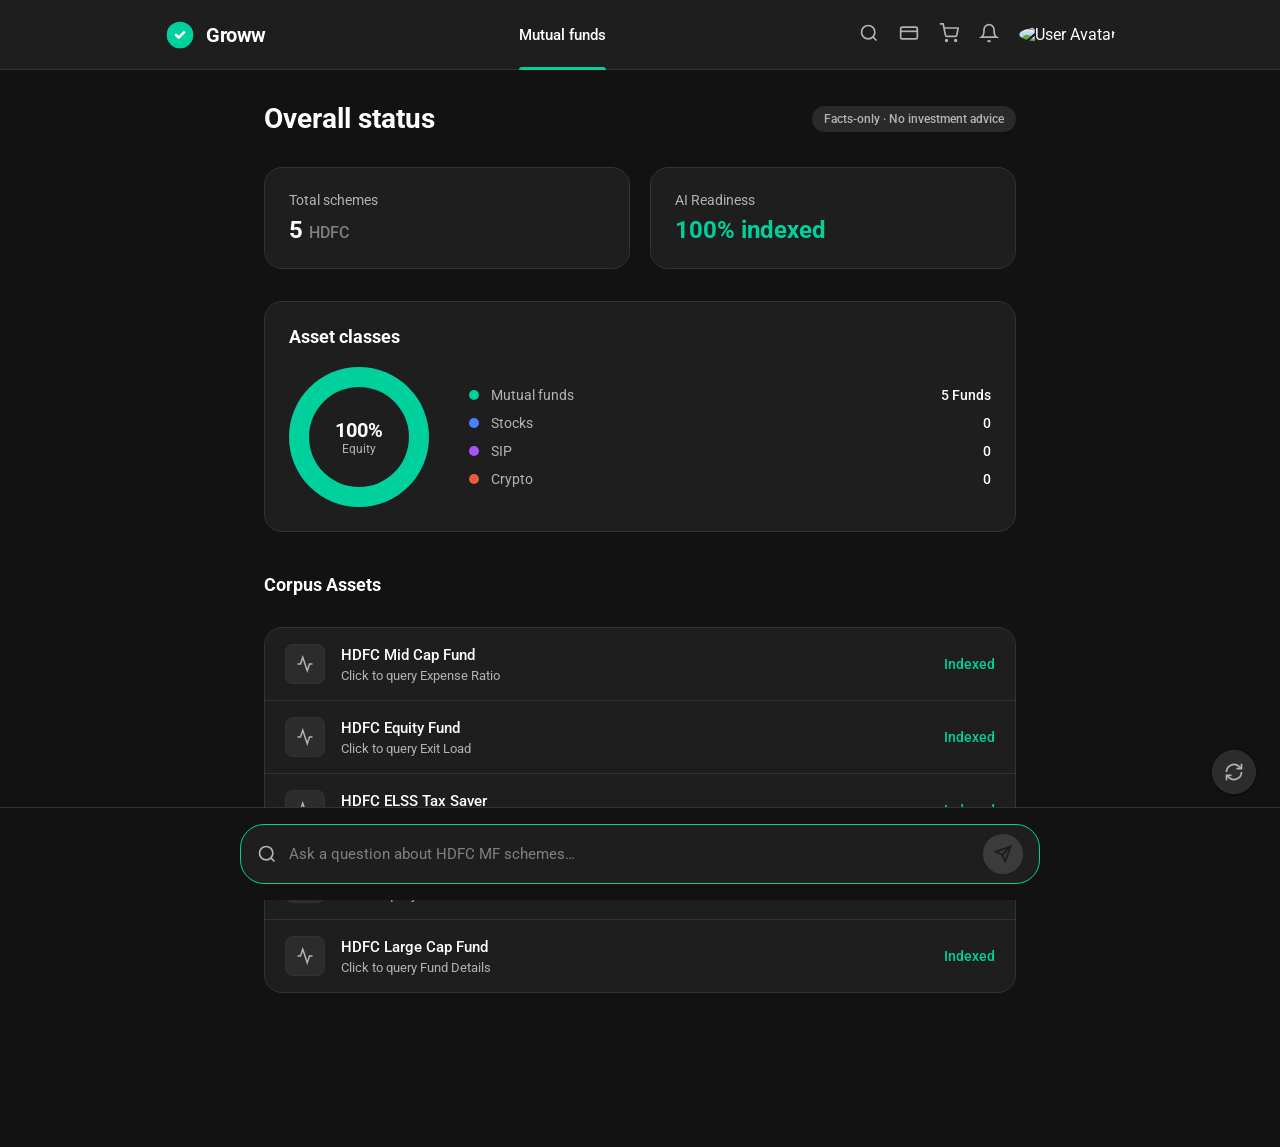
==== src/phase4_ui/static/index.html @ c2d2ed35 "feat: initial project commit — Mutual Fund RAG AI Chatbot - Phase 0: corpus registry + manifest (5 H" ====
<!DOCTYPE html>
<html lang="en">
<head>
  <meta charset="UTF-8" />
  <meta name="viewport" content="width=device-width, initial-scale=1.0" />
  <title>Groww Mutual Fund Dashboard</title>
  <meta name="description" content="Facts-only mutual fund assistant. Ask factual questions about HDFC Mutual Fund schemes. No investment advice." />
  <link rel="preconnect" href="https://fonts.googleapis.com" />
  <link rel="preconnect" href="https://fonts.gstatic.com" crossorigin />
  <link href="https://fonts.googleapis.com/css2?family=Roboto:wght@300;400;500;700&display=swap" rel="stylesheet" />
  <link rel="stylesheet" href="style.css" />
</head>
<body>

  <!-- ── Header / Nav ───────────────────────────────────────────────────────── -->
  <header class="app-header" id="app-header">
    <div class="header-inner">
      <div class="header-brand">
        <!-- Groww-like Icon -->
        <svg width="32" height="32" viewBox="0 0 24 24" fill="none" xmlns="http://www.w3.org/2000/svg">
          <circle cx="12" cy="12" r="10" fill="#00d09c"/>
          <path d="M15 10l-4 4-2-2" stroke="white" stroke-width="2" stroke-linecap="round" stroke-linejoin="round"/>
        </svg>
        <span class="brand-name">Groww</span>
      </div>
      <nav class="top-tabs">
        <a href="#" class="tab active">Mutual funds</a>
      </nav>
      <div class="header-actions">
        <div class="icon-btn" title="Search"><svg width="20" height="20" viewBox="0 0 24 24" fill="none" stroke="currentColor" stroke-width="2"><circle cx="11" cy="11" r="8"/><line x1="21" y1="21" x2="16.65" y2="16.65"/></svg></div>
        <div class="icon-btn" title="Wallet"><svg width="20" height="20" viewBox="0 0 24 24" fill="none" stroke="currentColor" stroke-width="2"><rect x="2" y="5" width="20" height="14" rx="2"/><line x1="2" y1="10" x2="22" y2="10"/></svg></div>
        <div class="icon-btn" title="Cart"><svg width="20" height="20" viewBox="0 0 24 24" fill="none" stroke="currentColor" stroke-width="2"><circle cx="9" cy="21" r="1"/><circle cx="20" cy="21" r="1"/><path d="M1 1h4l2.68 13.39a2 2 0 0 0 2 1.61h9.72a2 2 0 0 0 2-1.61L23 6H6"/></svg></div>
        <div class="icon-btn" title="Notifications"><svg width="20" height="20" viewBox="0 0 24 24" fill="none" stroke="currentColor" stroke-width="2"><path d="M18 8A6 6 0 0 0 6 8c0 7-3 9-3 9h18s-3-2-3-9"/><path d="M13.73 21a2 2 0 0 1-3.46 0"/></svg></div>
        <div class="avatar">
          <img src="https://ui-avatars.com/api/?name=User&background=333&color=fff" alt="User Avatar" />
        </div>
      </div>
    </div>
  </header>

  <!-- ── Main ──────────────────────────────────────────────────────────────── -->
  <main class="app-main" id="main-content">
    <div class="content-wrapper">
      
      <!-- Welcome card (Dashboard Overview) -->
      <section class="welcome-card" id="welcome-section" aria-label="Welcome">
        <div class="dashboard-header">
          <h2>Overall status</h2>
          <div class="disclaimer-badge">Facts-only · No investment advice</div>
        </div>

        <div class="portfolio-summary">
          <div class="total-value">
            <span class="label">Total schemes</span>
            <span class="value">5 <span class="currency">HDFC</span></span>
          </div>
          <div class="returns">
            <span class="label">AI Readiness</span>
            <span class="value text-green">100% indexed</span>
          </div>
        </div>

        <!-- Asset Classes Visualization -->
        <div class="asset-classes">
          <h3>Asset classes</h3>
          <div class="chart-container">
            <div class="donut-chart">
              <div class="donut-inner">
                <span class="donut-value">100%</span>
                <span class="donut-label">Equity</span>
              </div>
            </div>
            <div class="chart-legend">
              <div class="legend-item">
                <span class="dot equity"></span>
                <span class="legend-name">Mutual funds</span>
                <span class="legend-val">5 Funds</span>
              </div>
              <div class="legend-item">
                <span class="dot stocks"></span>
                <span class="legend-name">Stocks</span>
                <span class="legend-val">0</span>
              </div>
              <div class="legend-item">
                <span class="dot sip"></span>
                <span class="legend-name">SIP</span>
                <span class="legend-val">0</span>
              </div>
              <div class="legend-item">
                <span class="dot crypto"></span>
                <span class="legend-name">Crypto</span>
                <span class="legend-val">0</span>
              </div>
            </div>
          </div>
        </div>

        <div class="examples-label">Corpus Assets</div>
        <div class="asset-list">
          <!-- Asset Items -->
          <div class="asset-item chip" data-query="What is the expense ratio of HDFC Mid Cap Opportunities Fund?">
            <div class="asset-icon"><svg width="18" height="18" viewBox="0 0 24 24" fill="none" stroke="currentColor" stroke-width="2"><polyline points="22 12 18 12 15 21 9 3 6 12 2 12"/></svg></div>
            <div class="asset-details">
              <div class="asset-name">HDFC Mid Cap Fund</div>
              <div class="asset-sub">Click to query Expense Ratio</div>
            </div>
            <div class="asset-stats text-green">Indexed</div>
          </div>
          <div class="asset-item chip" data-query="What is the exit load of HDFC Equity Fund?">
            <div class="asset-icon"><svg width="18" height="18" viewBox="0 0 24 24" fill="none" stroke="currentColor" stroke-width="2"><polyline points="22 12 18 12 15 21 9 3 6 12 2 12"/></svg></div>
            <div class="asset-details">
              <div class="asset-name">HDFC Equity Fund</div>
              <div class="asset-sub">Click to query Exit Load</div>
            </div>
            <div class="asset-stats text-green">Indexed</div>
          </div>
          <div class="asset-item chip" data-query="What is the lock-in period for HDFC ELSS Tax Saver Fund?">
            <div class="asset-icon"><svg width="18" height="18" viewBox="0 0 24 24" fill="none" stroke="currentColor" stroke-width="2"><polyline points="22 12 18 12 15 21 9 3 6 12 2 12"/></svg></div>
            <div class="asset-details">
              <div class="asset-name">HDFC ELSS Tax Saver</div>
              <div class="asset-sub">Click to query Lock-in Period</div>
            </div>
            <div class="asset-stats text-green">Indexed</div>
          </div>
          <div class="asset-item chip" data-query="Tell me about HDFC Focused Fund">
            <div class="asset-icon"><svg width="18" height="18" viewBox="0 0 24 24" fill="none" stroke="currentColor" stroke-width="2"><polyline points="22 12 18 12 15 21 9 3 6 12 2 12"/></svg></div>
            <div class="asset-details">
              <div class="asset-name">HDFC Focused Fund</div>
              <div class="asset-sub">Click to query Fund Details</div>
            </div>
            <div class="asset-stats text-green">Indexed</div>
          </div>
          <div class="asset-item chip" data-query="Tell me about HDFC Large Cap Fund">
            <div class="asset-icon"><svg width="18" height="18" viewBox="0 0 24 24" fill="none" stroke="currentColor" stroke-width="2"><polyline points="22 12 18 12 15 21 9 3 6 12 2 12"/></svg></div>
            <div class="asset-details">
              <div class="asset-name">HDFC Large Cap Fund</div>
              <div class="asset-sub">Click to query Fund Details</div>
            </div>
            <div class="asset-stats text-green">Indexed</div>
          </div>
        </div>
      </section>

      <!-- Conversation area -->
      <section class="conversation" id="conversation" aria-label="Conversation" aria-live="polite"></section>

      <!-- Answer area (last answer) -->
      <section class="answer-card hidden" id="answer-card" aria-label="Answer" aria-live="polite">
        <div class="answer-header">
          <div class="answer-icon" aria-hidden="true">
            <svg width="16" height="16" viewBox="0 0 24 24" fill="none" stroke="currentColor" stroke-width="2"><path d="M12 22s8-4 8-10V5l-8-3-8 3v7c0 6 8 10 8 10z"/></svg>
          </div>
          <span class="answer-label">AI Assistant</span>
          <button class="copy-btn" id="copy-btn" title="Copy answer" aria-label="Copy answer to clipboard" type="button">
            <svg width="14" height="14" viewBox="0 0 24 24" fill="none" stroke="currentColor" stroke-width="2"><rect x="9" y="9" width="13" height="13" rx="2"/><path d="M5 15H4a2 2 0 0 1-2-2V4a2 2 0 0 1 2-2h9a2 2 0 0 1 2 2v1"/></svg>
            Copy
          </button>
        </div>

        <div class="answer-body" id="answer-body"></div>

        <footer class="answer-footer" id="answer-footer">
          <div class="answer-source" id="answer-source"></div>
          <div class="answer-date" id="answer-date"></div>
        </footer>

        <div class="intent-tag" id="intent-tag" aria-label="Query classification"></div>
      </section>

      <!-- Thinking / loading -->
      <div class="thinking hidden" id="thinking" aria-label="Loading response" aria-live="polite">
        <div class="thinking-dots" aria-hidden="true">
          <span></span><span></span><span></span>
        </div>
        <span>Analyzing fund data…</span>
      </div>

    </div>
  </main>

  <!-- ── Input bar ──────────────────────────────────────────────────────────── -->
  <div class="input-bar" id="input-bar" role="search">
    <div class="input-wrap">
      <div class="input-container">
        <svg class="search-icon" width="20" height="20" viewBox="0 0 24 24" fill="none" stroke="currentColor" stroke-width="2"><circle cx="11" cy="11" r="8"/><line x1="21" y1="21" x2="16.65" y2="16.65"/></svg>
        <textarea
          id="query-input"
          class="query-input"
          placeholder="Ask a question about HDFC MF schemes…"
          rows="1"
          maxlength="500"
          autocomplete="off"
          spellcheck="true"
          aria-label="Ask a question"
        ></textarea>
        <button class="send-btn" id="send-btn" type="button" disabled aria-label="Submit question">
          <svg width="18" height="18" viewBox="0 0 24 24" fill="none" stroke="currentColor" stroke-width="2.5" aria-hidden="true"><line x1="22" y1="2" x2="11" y2="13"/><polygon points="22 2 15 22 11 13 2 9 22 2"/></svg>
        </button>
      </div>
    </div>
  </div>

  <!-- ── Source status modal ───────────────────────────────────────────────── -->
  <div class="sources-modal hidden" id="sources-modal" role="dialog" aria-modal="true" aria-label="Source status">
    <div class="sources-content">
      <div class="sources-header">
        <h2>Corpus Freshness</h2>
        <button class="close-btn" id="close-modal-btn" type="button" aria-label="Close">&#x2715;</button>
      </div>
      <div id="sources-list" class="sources-list"></div>
    </div>
  </div>
  <div class="modal-overlay hidden" id="modal-overlay"></div>

  <!-- Floating status button -->
  <button class="status-fab" id="status-fab" type="button" title="View source freshness" aria-label="View corpus freshness status">
    <svg width="20" height="20" viewBox="0 0 24 24" fill="none" stroke="currentColor" stroke-width="2"><path d="M21 2v6h-6"/><path d="M3 12a9 9 0 0 1 15-6.7L21 8"/><path d="M3 22v-6h6"/><path d="M21 12a9 9 0 0 1-15 6.7L3 16"/></svg>
  </button>

  <script src="app.js"></script>
</body>
</html>
---- src/phase4_ui/static/style.css ----
/* ─── Design Tokens ──────────────────────────────────────────────────────── */
:root {
  --bg:          #121212;
  --bg-card:     #1E1E1E;
  --bg-hover:    #2C2C2C;
  --border:      #333333;
  --border-soft: #2A2A2A;

  --text-primary:   #FFFFFF;
  --text-secondary: #B3B3B3;
  --text-muted:     #808080;

  --accent:       #00d09c; /* Groww Green */
  --accent-light: #33d9b0;
  --accent-glow:  rgba(0, 208, 156, 0.15);
  
  --red:          #eb5b3c;
  --blue:         #4781ff;

  --radius-sm: 6px;
  --radius-md: 12px;
  --radius-lg: 18px;
  --radius-xl: 24px;

  --shadow-sm:  0 1px 3px rgba(0,0,0,0.5);
  --shadow-md:  0 4px 16px rgba(0,0,0,0.6);
  --shadow-glow: 0 0 24px rgba(0, 208, 156, 0.1);

  --font-body: 'Roboto', system-ui, sans-serif;

  --header-h:  70px;
  --input-h:   90px;
}

/* ─── Reset & Base ──────────────────────────────────────────────────────── */
*, *::before, *::after { box-sizing: border-box; margin: 0; padding: 0; }

html { scroll-behavior: smooth; }

body {
  font-family: var(--font-body);
  background: var(--bg);
  color: var(--text-primary);
  min-height: 100dvh;
  display: flex;
  flex-direction: column;
  -webkit-font-smoothing: antialiased;
  overflow-x: hidden;
}

/* ─── Header ─────────────────────────────────────────────────────────────── */
.app-header {
  position: sticky;
  top: 0;
  z-index: 100;
  height: var(--header-h);
  background: var(--bg-card);
  border-bottom: 1px solid var(--border);
}

.header-inner {
  max-width: 1000px;
  margin: 0 auto;
  padding: 0 24px;
  height: 100%;
  display: flex;
  align-items: center;
  justify-content: space-between;
}

.header-brand {
  display: flex;
  align-items: center;
  gap: 10px;
}

.brand-name {
  font-size: 20px;
  font-weight: 700;
  color: var(--text-primary);
  letter-spacing: -0.5px;
}

.top-tabs {
  display: flex;
  gap: 30px;
  height: 100%;
}

.tab {
  display: flex;
  align-items: center;
  color: var(--text-secondary);
  text-decoration: none;
  font-size: 15px;
  font-weight: 500;
  height: 100%;
  position: relative;
  transition: color 0.2s;
}

.tab:hover { color: var(--text-primary); }
.tab.active { color: var(--text-primary); }
.tab.active::after {
  content: '';
  position: absolute;
  bottom: -1px;
  left: 0; right: 0;
  height: 3px;
  background: var(--accent);
  border-radius: 3px 3px 0 0;
}

.header-actions {
  display: flex;
  align-items: center;
  gap: 20px;
}

.icon-btn {
  color: var(--text-secondary);
  cursor: pointer;
  transition: color 0.2s;
}
.icon-btn:hover { color: var(--text-primary); }

.avatar img {
  width: 32px; height: 32px;
  border-radius: 50%;
  object-fit: cover;
}

/* ─── Main Scroll Area ───────────────────────────────────────────────────── */
.app-main {
  flex: 1;
  width: 100%;
  position: relative;
  z-index: 1;
}

.content-wrapper {
  max-width: 800px;
  margin: 0 auto;
  padding: 32px 24px calc(var(--input-h) + 40px);
  display: flex;
  flex-direction: column;
  gap: 24px;
}

/* ─── Welcome Card (Dashboard) ───────────────────────────────────────────── */
.welcome-card {
  display: flex;
  flex-direction: column;
  gap: 32px;
  animation: fadeSlide 0.3s ease both;
}

.dashboard-header {
  display: flex;
  align-items: center;
  justify-content: space-between;
}
.dashboard-header h2 {
  font-size: 28px;
  font-weight: 700;
}

.disclaimer-badge {
  font-size: 12px;
  font-weight: 500;
  color: var(--text-secondary);
  background: var(--border-soft);
  padding: 6px 12px;
  border-radius: 20px;
}

.portfolio-summary {
  display: grid;
  grid-template-columns: 1fr 1fr;
  gap: 20px;
}

.total-value, .returns {
  background: var(--bg-card);
  padding: 24px;
  border-radius: var(--radius-lg);
  border: 1px solid var(--border);
  display: flex;
  flex-direction: column;
  gap: 8px;
}

.label {
  font-size: 14px;
  color: var(--text-secondary);
}

.value {
  font-size: 24px;
  font-weight: 700;
  display: flex;
  align-items: baseline;
  gap: 6px;
}

.currency { font-size: 16px; color: var(--text-muted); font-weight: 500; }
.text-green { color: var(--accent); }

/* Asset Classes Chart */
.asset-classes {
  background: var(--bg-card);
  padding: 24px;
  border-radius: var(--radius-lg);
  border: 1px solid var(--border);
}
.asset-classes h3 {
  font-size: 18px;
  margin-bottom: 20px;
}
.chart-container {
  display: flex;
  align-items: center;
  gap: 40px;
}
.donut-chart {
  width: 140px; height: 140px;
  border-radius: 50%;
  background: conic-gradient(var(--accent) 0% 100%);
  display: flex;
  align-items: center;
  justify-content: center;
}
.donut-inner {
  width: 100px; height: 100px;
  border-radius: 50%;
  background: var(--bg-card);
  display: flex;
  flex-direction: column;
  align-items: center;
  justify-content: center;
}
.donut-value { font-size: 20px; font-weight: 700; }
.donut-label { font-size: 12px; color: var(--text-secondary); }

.chart-legend {
  display: flex;
  flex-direction: column;
  gap: 12px;
  flex: 1;
}
.legend-item {
  display: flex;
  align-items: center;
  gap: 12px;
}
.dot { width: 10px; height: 10px; border-radius: 50%; }
.dot.equity { background: var(--accent); }
.dot.stocks { background: var(--blue); }
.dot.sip { background: #a855f7; }
.dot.crypto { background: var(--red); }
.legend-name { flex: 1; font-size: 14px; color: var(--text-secondary); }
.legend-val { font-size: 14px; font-weight: 500; }

/* Asset List */
.examples-label {
  font-size: 18px;
  font-weight: 700;
  margin-top: 10px;
}
.asset-list {
  display: flex;
  flex-direction: column;
  background: var(--bg-card);
  border-radius: var(--radius-lg);
  border: 1px solid var(--border);
  overflow: hidden;
}
.asset-item {
  display: flex;
  align-items: center;
  padding: 16px 20px;
  gap: 16px;
  border-bottom: 1px solid var(--border);
  cursor: pointer;
  transition: background 0.2s;
  text-decoration: none;
}
.asset-item:last-child { border-bottom: none; }
.asset-item:hover { background: var(--bg-hover); }

.asset-icon {
  width: 40px; height: 40px;
  border-radius: 8px;
  background: var(--bg-hover);
  border: 1px solid var(--border);
  display: flex;
  align-items: center;
  justify-content: center;
  color: var(--text-secondary);
}
.asset-details { flex: 1; }
.asset-name { font-size: 15px; font-weight: 500; margin-bottom: 4px; }
.asset-sub { font-size: 13px; color: var(--text-secondary); }
.asset-stats { font-size: 14px; font-weight: 500; text-align: right; }

/* ─── Conversation (history) ─────────────────────────────────────────────── */
.conversation {
  display: flex;
  flex-direction: column;
  gap: 16px;
}

.msg-bubble {
  border-radius: var(--radius-md);
  padding: 14px 18px;
  font-size: 15px;
  line-height: 1.6;
  max-width: 90%;
  animation: fadeSlide 0.25s ease both;
}

.msg-bubble.user {
  background: var(--border-soft);
  color: #fff;
  align-self: flex-end;
  border-bottom-right-radius: 4px;
}

/* ─── Answer Card ────────────────────────────────────────────────────────── */
.answer-card {
  background: var(--bg-card);
  border: 1px solid var(--border);
  border-radius: var(--radius-lg);
  overflow: hidden;
  box-shadow: var(--shadow-sm);
  animation: fadeSlide 0.3s ease both;
}

.answer-card.refusal { border-color: rgba(235,91,60,0.5); }
.answer-card.pii { border-color: var(--red); }

.answer-header {
  display: flex;
  align-items: center;
  gap: 10px;
  padding: 16px 20px;
  border-bottom: 1px solid var(--border);
  background: var(--bg-hover);
}

.answer-icon {
  width: 28px; height: 28px;
  border-radius: 50%;
  background: var(--accent);
  display: flex;
  align-items: center;
  justify-content: center;
  color: #fff;
}

.answer-label {
  font-size: 14px;
  font-weight: 600;
  color: var(--text-primary);
  flex: 1;
}

.copy-btn {
  display: flex;
  align-items: center;
  gap: 6px;
  font-size: 13px;
  font-family: var(--font-body);
  color: var(--text-secondary);
  background: transparent;
  border: 1px solid var(--border-soft);
  border-radius: var(--radius-sm);
  padding: 6px 12px;
  cursor: pointer;
  transition: all 0.2s;
}
.copy-btn:hover { color: var(--text-primary); background: var(--border); }
.copy-btn.copied { color: var(--accent); border-color: var(--accent-glow); }

.answer-body {
  padding: 20px;
  font-size: 15px;
  line-height: 1.6;
  color: var(--text-primary);
  white-space: pre-wrap;
}

.answer-footer {
  padding: 14px 20px;
  border-top: 1px solid var(--border);
  display: flex;
  flex-wrap: wrap;
  gap: 12px 20px;
  align-items: center;
  background: rgba(0,0,0,0.2);
}

.answer-source a {
  font-size: 13px;
  color: var(--accent);
  text-decoration: none;
  display: flex;
  align-items: center;
  gap: 6px;
}
.answer-source a:hover { text-decoration: underline; }
.answer-source a::before { content: '🔗'; font-size: 12px; }

.answer-date { font-size: 12px; color: var(--text-muted); }

.intent-tag {
  display: none;
  margin: 0 20px 16px;
  font-size: 12px;
  font-weight: 600;
  padding: 4px 10px;
  border-radius: 4px;
  width: fit-content;
}
.intent-tag.show { display: block; }
.intent-tag.factual   { background: var(--accent-glow); color: var(--accent); }
.intent-tag.advisory  { background: rgba(235,91,60,0.15); color: var(--red); }
.intent-tag.pii       { background: rgba(239,68,68,0.1);  color: var(--red); }
.intent-tag.dont_know { background: rgba(71,129,255,0.1); color: var(--blue); }

/* ─── Thinking dots ──────────────────────────────────────────────────────── */
.thinking {
  display: flex;
  align-items: center;
  gap: 12px;
  color: var(--text-secondary);
  font-size: 14px;
  padding: 16px 0;
}

.thinking-dots { display: flex; gap: 6px; }
.thinking-dots span {
  width: 8px; height: 8px;
  border-radius: 50%;
  background: var(--accent);
  animation: bounce 1.2s infinite ease-in-out;
}
.thinking-dots span:nth-child(2) { animation-delay: 0.2s; }
.thinking-dots span:nth-child(3) { animation-delay: 0.4s; }

@keyframes bounce {
  0%, 80%, 100% { transform: translateY(0); opacity: 0.3; }
  40%            { transform: translateY(-6px); opacity: 1; }
}

/* ─── Input Bar ──────────────────────────────────────────────────────────── */
.input-bar {
  position: fixed;
  bottom: 0; left: 0; right: 0;
  z-index: 50;
  background: var(--bg);
  border-top: 1px solid var(--border);
  padding: 16px 24px;
}

.input-wrap {
  max-width: 800px;
  margin: 0 auto;
}

.input-container {
  display: flex;
  align-items: center;
  background: var(--bg-card);
  border: 1px solid var(--border);
  border-radius: var(--radius-xl);
  padding: 4px 16px;
  gap: 12px;
  transition: border-color 0.2s;
}
.input-container:focus-within { border-color: var(--accent); }

.search-icon { color: var(--text-secondary); flex-shrink: 0; }

.query-input {
  flex: 1;
  font-family: var(--font-body);
  font-size: 15px;
  color: var(--text-primary);
  background: transparent;
  border: none;
  padding: 14px 0;
  resize: none;
  max-height: 120px;
  min-height: 50px;
  line-height: 1.5;
  outline: none;
}
.query-input::placeholder { color: var(--text-muted); }

.send-btn {
  width: 40px; height: 40px;
  border-radius: 50%;
  background: var(--accent);
  border: none;
  color: var(--bg);
  cursor: pointer;
  display: flex;
  align-items: center;
  justify-content: center;
  flex-shrink: 0;
  transition: all 0.2s;
}
.send-btn:hover:not(:disabled) { transform: scale(1.05); }
.send-btn:disabled { opacity: 0.3; cursor: not-allowed; background: var(--text-muted); color: var(--bg-card); }

/* ─── Status FAB ─────────────────────────────────────────────────────────── */
.status-fab {
  position: fixed;
  bottom: calc(var(--input-h) + 16px);
  right: 24px;
  z-index: 60;
  width: 44px; height: 44px;
  border-radius: 50%;
  background: var(--bg-hover);
  border: 1px solid var(--border);
  color: var(--text-secondary);
  cursor: pointer;
  display: flex;
  align-items: center;
  justify-content: center;
  transition: all 0.2s;
  box-shadow: var(--shadow-sm);
}
.status-fab:hover { border-color: var(--text-primary); color: var(--text-primary); }

/* ─── Sources Modal ──────────────────────────────────────────────────────── */
.modal-overlay {
  position: fixed; inset: 0;
  background: rgba(0,0,0,0.8);
  z-index: 200;
  backdrop-filter: blur(4px);
}
.sources-modal {
  position: fixed; top: 50%; left: 50%;
  transform: translate(-50%, -50%);
  z-index: 201;
  background: var(--bg-card);
  border: 1px solid var(--border);
  border-radius: var(--radius-lg);
  width: min(500px, calc(100vw - 32px));
  max-height: 80vh;
  overflow-y: auto;
  box-shadow: var(--shadow-md);
}
.sources-header {
  display: flex; align-items: center; justify-content: space-between;
  padding: 20px; border-bottom: 1px solid var(--border);
}
.sources-header h2 { font-size: 18px; }
.close-btn { background: none; border: none; color: var(--text-secondary); font-size: 20px; cursor: pointer; }
.close-btn:hover { color: var(--text-primary); }

.sources-list { padding: 20px; display: flex; flex-direction: column; gap: 12px; }
.scheme-card { background: var(--bg-hover); padding: 16px; border-radius: var(--radius-md); }
.scheme-name { font-size: 14px; font-weight: 500; margin-bottom: 8px; }
.scheme-meta { font-size: 13px; color: var(--text-secondary); display: flex; gap: 12px; flex-wrap: wrap; }
.scheme-meta a { color: var(--accent); text-decoration: none; }

@keyframes fadeSlide {
  from { opacity: 0; transform: translateY(10px); }
  to   { opacity: 1; transform: translateY(0); }
}

@media (max-width: 600px) {
  .top-tabs { display: none; }
  .header-actions { gap: 12px; }
  .portfolio-summary { grid-template-columns: 1fr; }
  .chart-container { flex-direction: column; gap: 20px; align-items: flex-start; }
}

/* ─── Utilities ──────────────────────────────────────────────────────────── */
.hidden { display: none !important; }
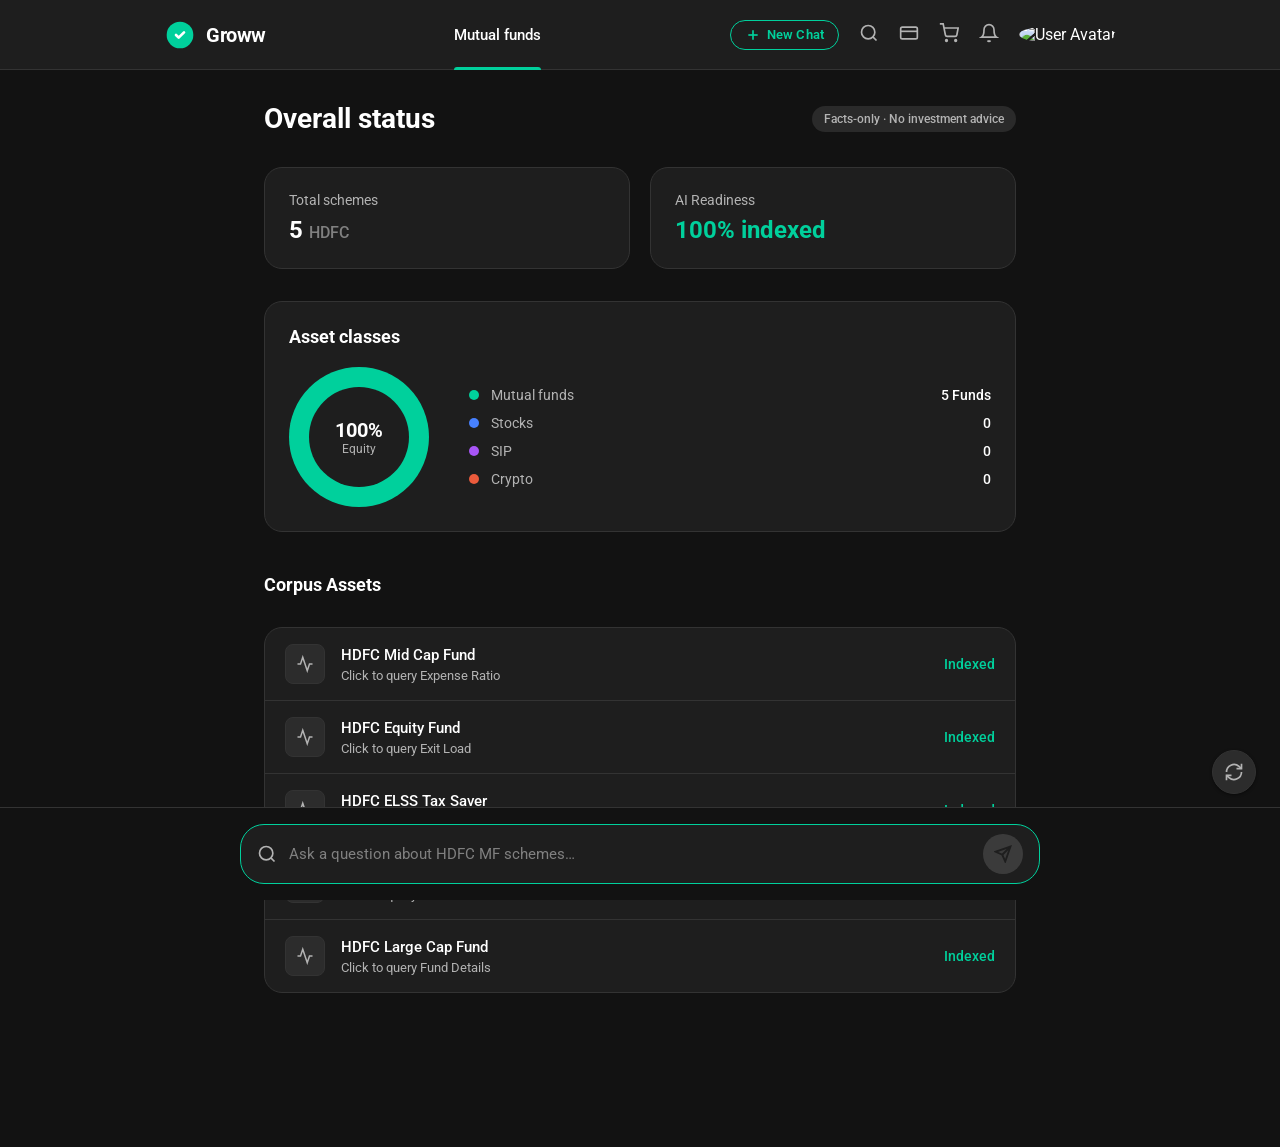
==== commit 05e8f1a3: "Stabilize UI dashboard, fix MockRetriever metadata search, and implement 'New Chat' session clearing" ====
--- a/src/phase4_ui/static/index.html
+++ b/src/phase4_ui/static/index.html
@@ -27,6 +27,10 @@
         <a href="#" class="tab active">Mutual funds</a>
       </nav>
       <div class="header-actions">
+        <button class="new-chat-btn" id="new-chat-btn" type="button" title="Start a new chat" aria-label="New chat">
+          <svg width="16" height="16" viewBox="0 0 24 24" fill="none" stroke="currentColor" stroke-width="2.5"><line x1="12" y1="5" x2="12" y2="19"/><line x1="5" y1="12" x2="19" y2="12"/></svg>
+          New Chat
+        </button>
         <div class="icon-btn" title="Search"><svg width="20" height="20" viewBox="0 0 24 24" fill="none" stroke="currentColor" stroke-width="2"><circle cx="11" cy="11" r="8"/><line x1="21" y1="21" x2="16.65" y2="16.65"/></svg></div>
         <div class="icon-btn" title="Wallet"><svg width="20" height="20" viewBox="0 0 24 24" fill="none" stroke="currentColor" stroke-width="2"><rect x="2" y="5" width="20" height="14" rx="2"/><line x1="2" y1="10" x2="22" y2="10"/></svg></div>
         <div class="icon-btn" title="Cart"><svg width="20" height="20" viewBox="0 0 24 24" fill="none" stroke="currentColor" stroke-width="2"><circle cx="9" cy="21" r="1"/><circle cx="20" cy="21" r="1"/><path d="M1 1h4l2.68 13.39a2 2 0 0 0 2 1.61h9.72a2 2 0 0 0 2-1.61L23 6H6"/></svg></div>
@@ -144,8 +148,8 @@
       <!-- Conversation area -->
       <section class="conversation" id="conversation" aria-label="Conversation" aria-live="polite"></section>
 
-      <!-- Answer area (last answer) -->
-      <section class="answer-card hidden" id="answer-card" aria-label="Answer" aria-live="polite">
+      <!-- Answer area (last answer — now hidden by default, responses go into conversation) -->
+      <section class="answer-card hidden" id="answer-card" aria-label="Answer" aria-live="polite" style="display:none;">
         <div class="answer-header">
           <div class="answer-icon" aria-hidden="true">
             <svg width="16" height="16" viewBox="0 0 24 24" fill="none" stroke="currentColor" stroke-width="2"><path d="M12 22s8-4 8-10V5l-8-3-8 3v7c0 6 8 10 8 10z"/></svg>
--- a/src/phase4_ui/static/style.css
+++ b/src/phase4_ui/static/style.css
@@ -117,12 +117,30 @@
   gap: 20px;
 }
 
-.icon-btn {
-  color: var(--text-secondary);
+.icon-btn { color: var(--text-secondary); cursor: pointer; transition: color 0.2s; }
+.icon-btn:hover { color: var(--text-primary); }
+
+.new-chat-btn {
+  display: flex;
+  align-items: center;
+  gap: 6px;
+  font-family: var(--font-body);
+  font-size: 13px;
+  font-weight: 600;
+  color: var(--accent);
+  background: transparent;
+  border: 1.5px solid var(--accent);
+  border-radius: 20px;
+  padding: 6px 14px;
   cursor: pointer;
-  transition: color 0.2s;
-}
-.icon-btn:hover { color: var(--text-primary); }
+  transition: all 0.2s;
+  letter-spacing: 0.01em;
+}
+.new-chat-btn:hover {
+  background: var(--accent);
+  color: var(--bg);
+}
+.new-chat-btn svg { flex-shrink: 0; }
 
 .avatar img {
   width: 32px; height: 32px;
